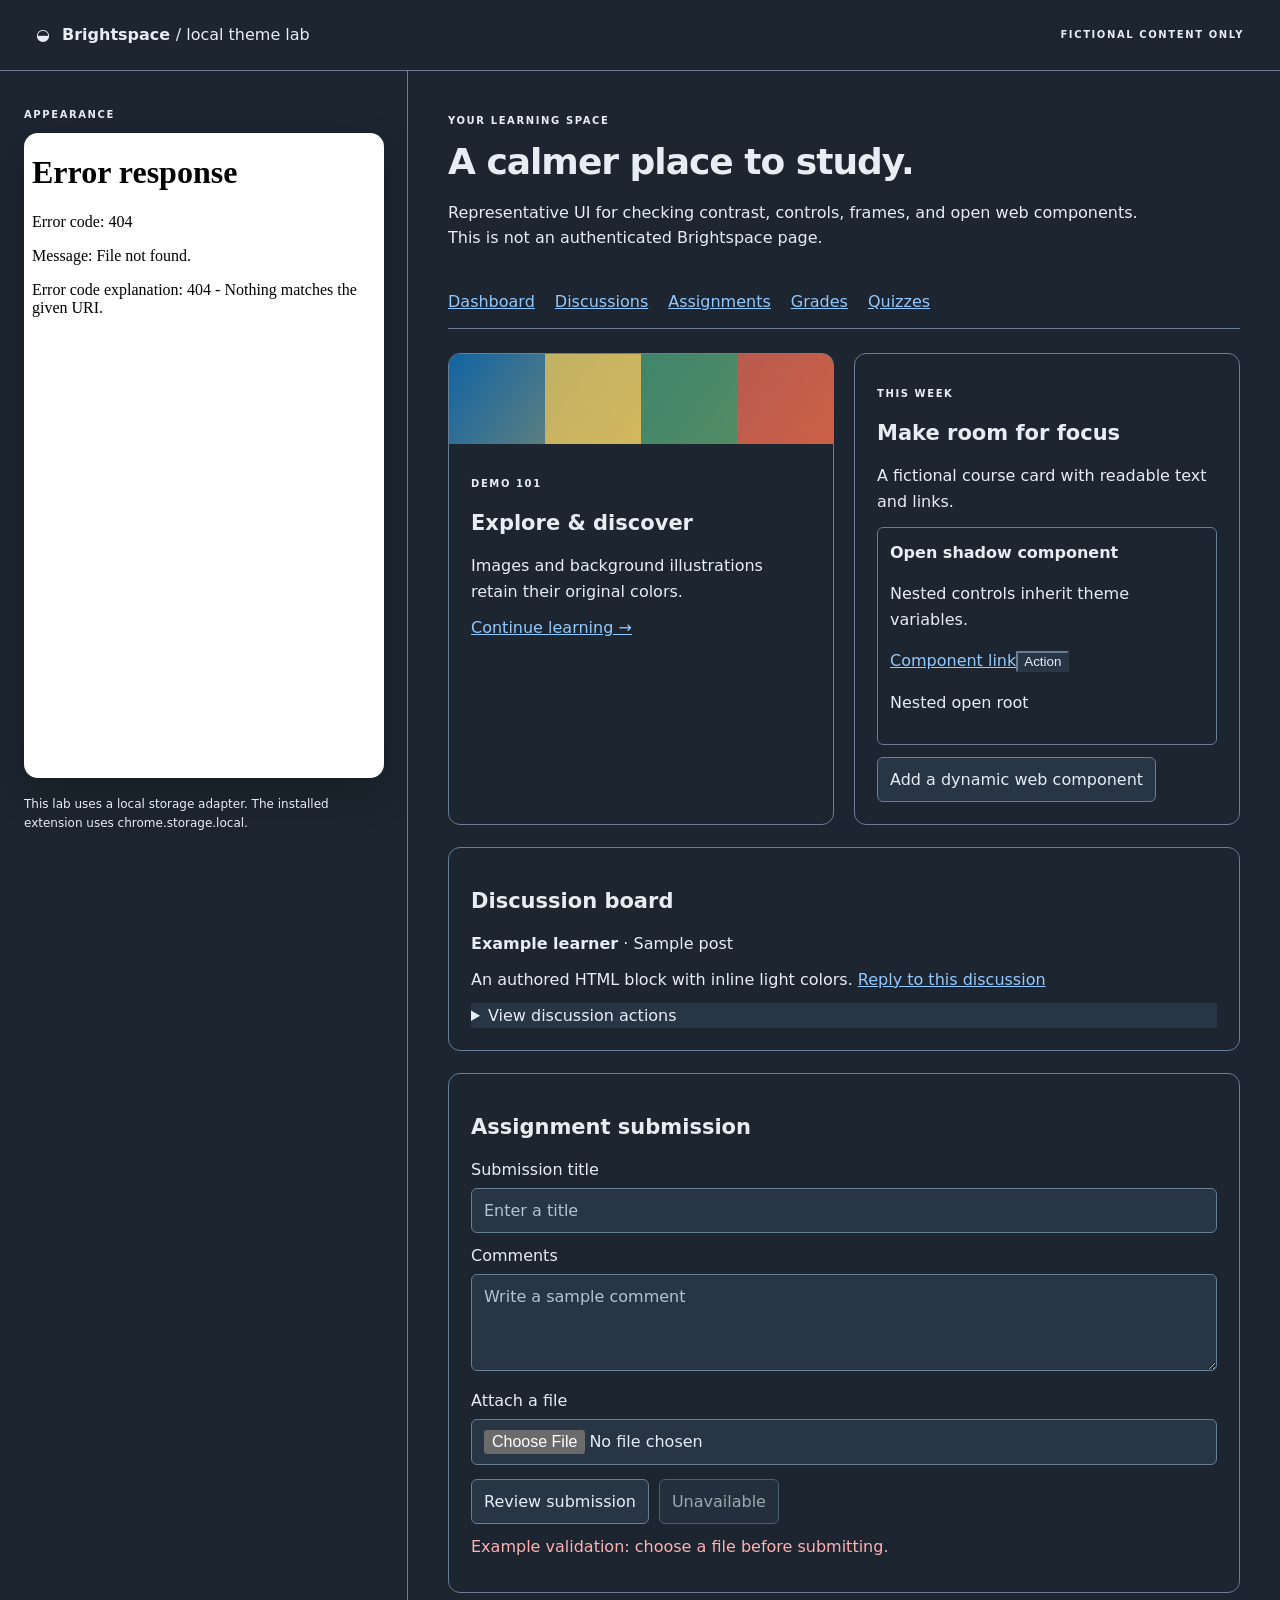
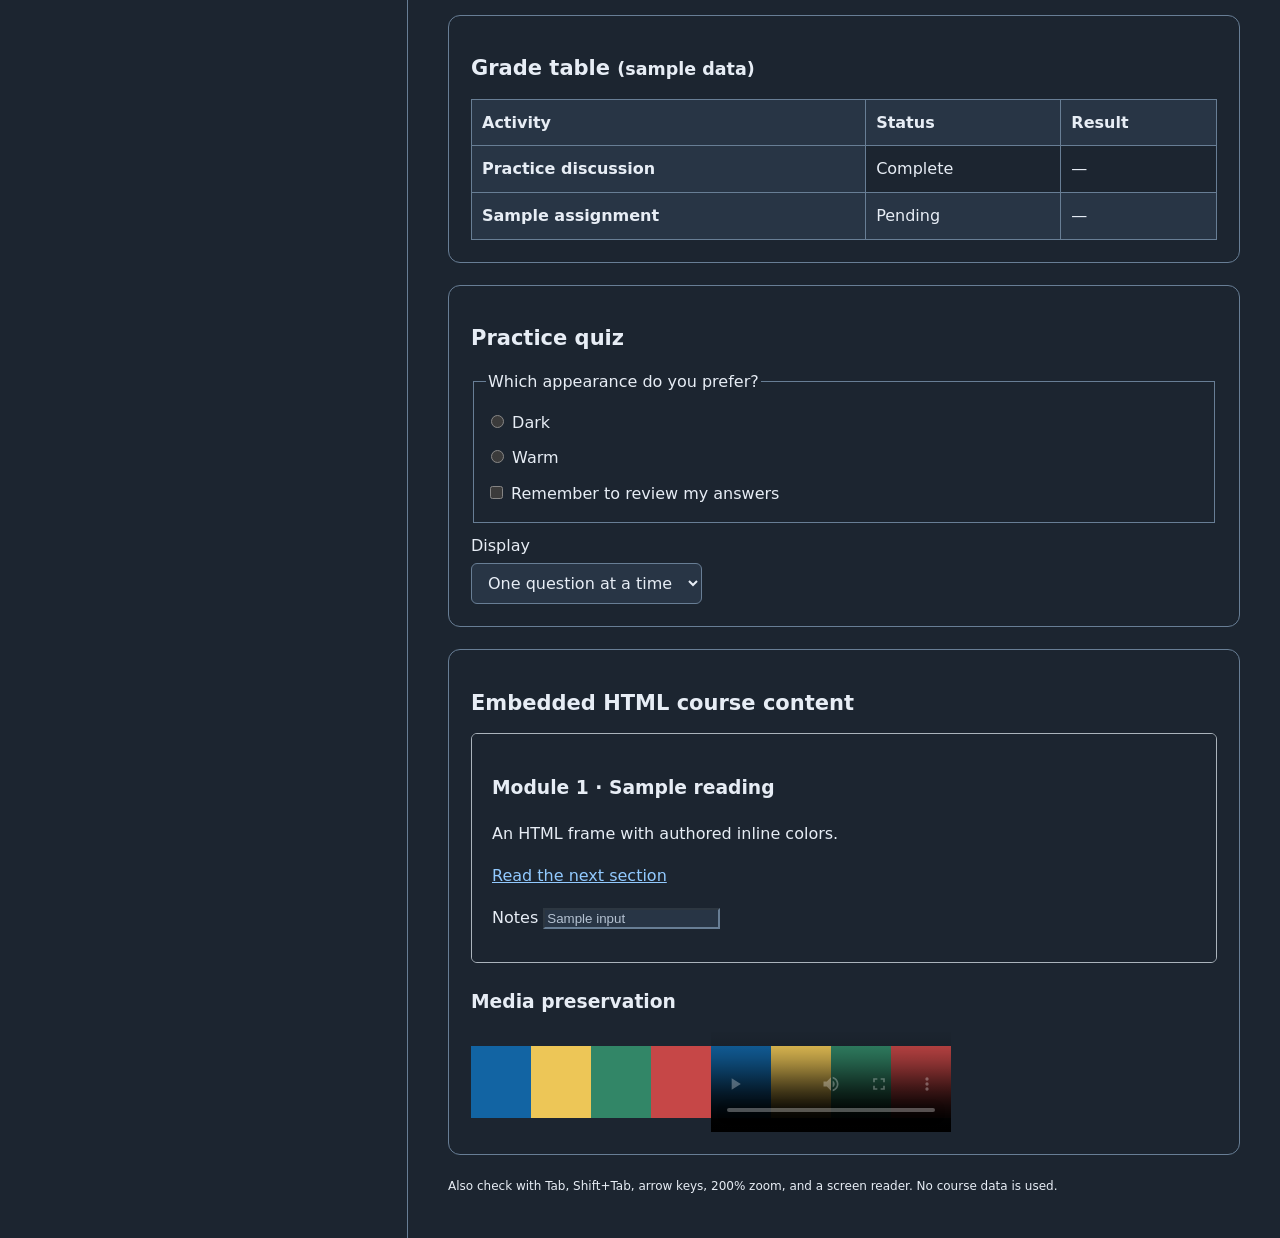
==== preview/index.html @ 577cea1e "Release Brightspace After Hours v1.2.0" ====
<!doctype html>
<html lang="en"><head><meta charset="utf-8"><meta name="viewport" content="width=device-width, initial-scale=1"><title>After Hours · Local theme lab</title>
<link rel="stylesheet" href="preview.css"><script src="storage-adapter.js" defer></script><script src="../extension/preferences.js" defer></script><script src="../extension/theme-engine.js" defer></script><script src="../extension/content.js" defer></script><script src="preview.js" defer></script></head>
<body>
<header><div class="brand">◒ <strong>Brightspace <span class="subtle">/ local theme lab</span></strong></div><span class="badge">FICTIONAL CONTENT ONLY</span></header>
<div class="layout"><aside><p class="eyebrow">APPEARANCE</p><iframe class="popup" title="Extension popup preview" src="/popup-preview"></iframe><p class="note">This lab uses a local storage adapter. The installed extension uses chrome.storage.local.</p></aside>
<main><p class="eyebrow">YOUR LEARNING SPACE</p><h1>A calmer place to study.</h1><p class="intro">Representative UI for checking contrast, controls, frames, and open web components. This is not an authenticated Brightspace page.</p>
<nav aria-label="Example course navigation"><a href="#dashboard">Dashboard</a><a href="#discussion">Discussions</a><a href="#assignment">Assignments</a><a href="#grades">Grades</a><a href="#quiz">Quizzes</a></nav>
<div class="cards" id="dashboard"><article class="d2l-widget"><div class="course-art" role="img" aria-label="Original blue, gold, green and red color bands"><b></b><b></b><b></b><b></b></div><div class="pad"><p class="eyebrow">DEMO 101</p><h2>Explore & discover</h2><p>Images and background illustrations retain their original colors.</p><a href="#content">Continue learning →</a></div></article><article class="d2l-widget pad"><p class="eyebrow">THIS WEEK</p><h2>Make room for focus</h2><p>A fictional course card with readable text and links.</p><demo-card></demo-card><button id="add">Add a dynamic web component</button><div id="dynamic"></div></article></div>
<section id="discussion"><h2>Discussion board</h2><p><strong>Example learner</strong> · Sample post</p><div style="background-color: white; color: black"><p>An authored HTML block with inline light colors. <a href="#assignment"><span>Reply to this discussion</span></a></p></div><details><summary>View discussion actions</summary><ul role="menu"><li><a href="#discussion">Subscribe to topic</a></li><li><button>Mark as read</button></li></ul></details></section>
<section id="assignment"><h2>Assignment submission</h2><form><label for="title">Submission title</label><input id="title" placeholder="Enter a title"><label for="comment">Comments</label><textarea id="comment" rows="3" placeholder="Write a sample comment"></textarea><label for="file">Attach a file</label><input type="file" id="file"><div class="row"><button type="button" id="dialog-open">Review submission</button><button type="button" disabled>Unavailable</button></div><p role="alert">Example validation: choose a file before submitting.</p></form></section>
<section id="grades"><h2>Grade table <small>(sample data)</small></h2><table><thead><tr><th scope="col">Activity</th><th scope="col">Status</th><th scope="col">Result</th></tr></thead><tbody><tr><th scope="row">Practice discussion</th><td>Complete</td><td>—</td></tr><tr><th scope="row">Sample assignment</th><td>Pending</td><td>—</td></tr></tbody></table></section>
<section id="quiz"><h2>Practice quiz</h2><fieldset><legend>Which appearance do you prefer?</legend><label><input type="radio" name="answer"> Dark</label><label><input type="radio" name="answer"> Warm</label><label><input type="checkbox"> Remember to review my answers</label></fieldset><label for="view">Display</label><select id="view"><option>One question at a time</option><option>All questions</option></select></section>
<section id="content"><h2>Embedded HTML course content</h2><iframe class="content" title="Sample same-origin HTML course content" src="frame.html"></iframe><h3>Media preservation</h3><img width="240" height="72" src="color-bars.svg" alt="Original blue, gold, green and red test bars"><video controls width="240" height="100" poster="color-bars.svg" aria-label="Video poster color preservation"></video></section>
<p class="note">Also check with Tab, Shift+Tab, arrow keys, 200% zoom, and a screen reader. No course data is used.</p>
</main></div><dialog id="review"><h2>Review submission</h2><p>This is a local sample dialog.</p><button id="dialog-close">Close</button></dialog>
</body></html>
---- preview/preview.css ----
:root { font: 16px/1.6 system-ui,sans-serif; color: #202122; background: #f6f7f8; }
* { box-sizing: border-box; } body { margin: 0; } h1,h2,h3 { line-height: 1.25; } h1 { font-size: 36px; letter-spacing: -1px; margin: 8px 0 16px; } h2 { font-size: 21px; } p { margin: 10px 0; } a { color: #006fbf; } button,input,textarea,select { font: inherit; } button { cursor: pointer; } button,input:not([type=radio]):not([type=checkbox]),textarea,select { padding: 9px 12px; border: 1px solid #abb4bc; border-radius: 6px; } button { background: #eef3f8; color: #202122; } header { display: flex; align-items: center; justify-content: space-between; padding: 22px 36px; border-bottom: 1px solid #ccd4dc; background: white; }.brand { display: flex; align-items: center; gap: 12px; }.subtle { font-weight: 400; }.badge,.eyebrow { font-size: 10px; letter-spacing: 1.6px; font-weight: 700; }.layout { display: grid; grid-template-columns: 408px minmax(0, 1fr); max-width: 1500px; margin: auto; } aside { padding: 26px 24px; border-right: 1px solid #ccd4dc; }main { padding: 32px 40px; background: transparent; min-width: 0; }.popup { width: 360px; height: 645px; border: 0; border-radius: 14px; box-shadow: 0 16px 40px #0003; }.note { font-size: 12px; max-width: 680px; }.intro { max-width: 700px; }nav { display: flex; flex-wrap: wrap; gap: 20px; padding: 14px 0; border-bottom: 1px solid #ccd4dc; margin: 24px 0; }.cards { display: grid; grid-template-columns: 1fr 1fr; gap: 20px; }.d2l-widget,section { background: #fff; border: 1px solid #ccd4dc; border-radius: 12px; overflow: hidden; }.pad,section { padding: 22px; }section { margin: 22px 0; } .course-art { display: flex; height: 90px; background-image: linear-gradient(125deg,#1264a3,#deae44); }.course-art b { flex: 1; opacity: .75; }.course-art b:nth-child(2) { background: #edc657; }.course-art b:nth-child(3) { background: #328667; }.course-art b:nth-child(4) { background: #c64747; } label { display: block; margin: 10px 0 5px; }input:not([type=radio]):not([type=checkbox]), textarea { width: 100%; }.row { display: flex; gap: 10px; margin-top: 14px; } table { border-collapse: collapse; width: 100%; text-align: left; }th,td { border: 1px solid #ccd4dc; padding: 10px; }tr:nth-child(even) td { background: #f1f5fb; }fieldset { border: 1px solid #abb4bc; }.content { width: 100%; height: 230px; border: 1px solid #abb4bc; border-radius: 6px; } dialog { border: 1px solid #abb4bc; border-radius: 12px; padding: 24px; }dialog::backdrop { background: #0009; }video,img { vertical-align: middle; } @media(max-width:1000px) { .layout { grid-template-columns: 1fr; }aside { border-right: 0; }main { padding: 24px; }.cards { grid-template-columns: 1fr; } }
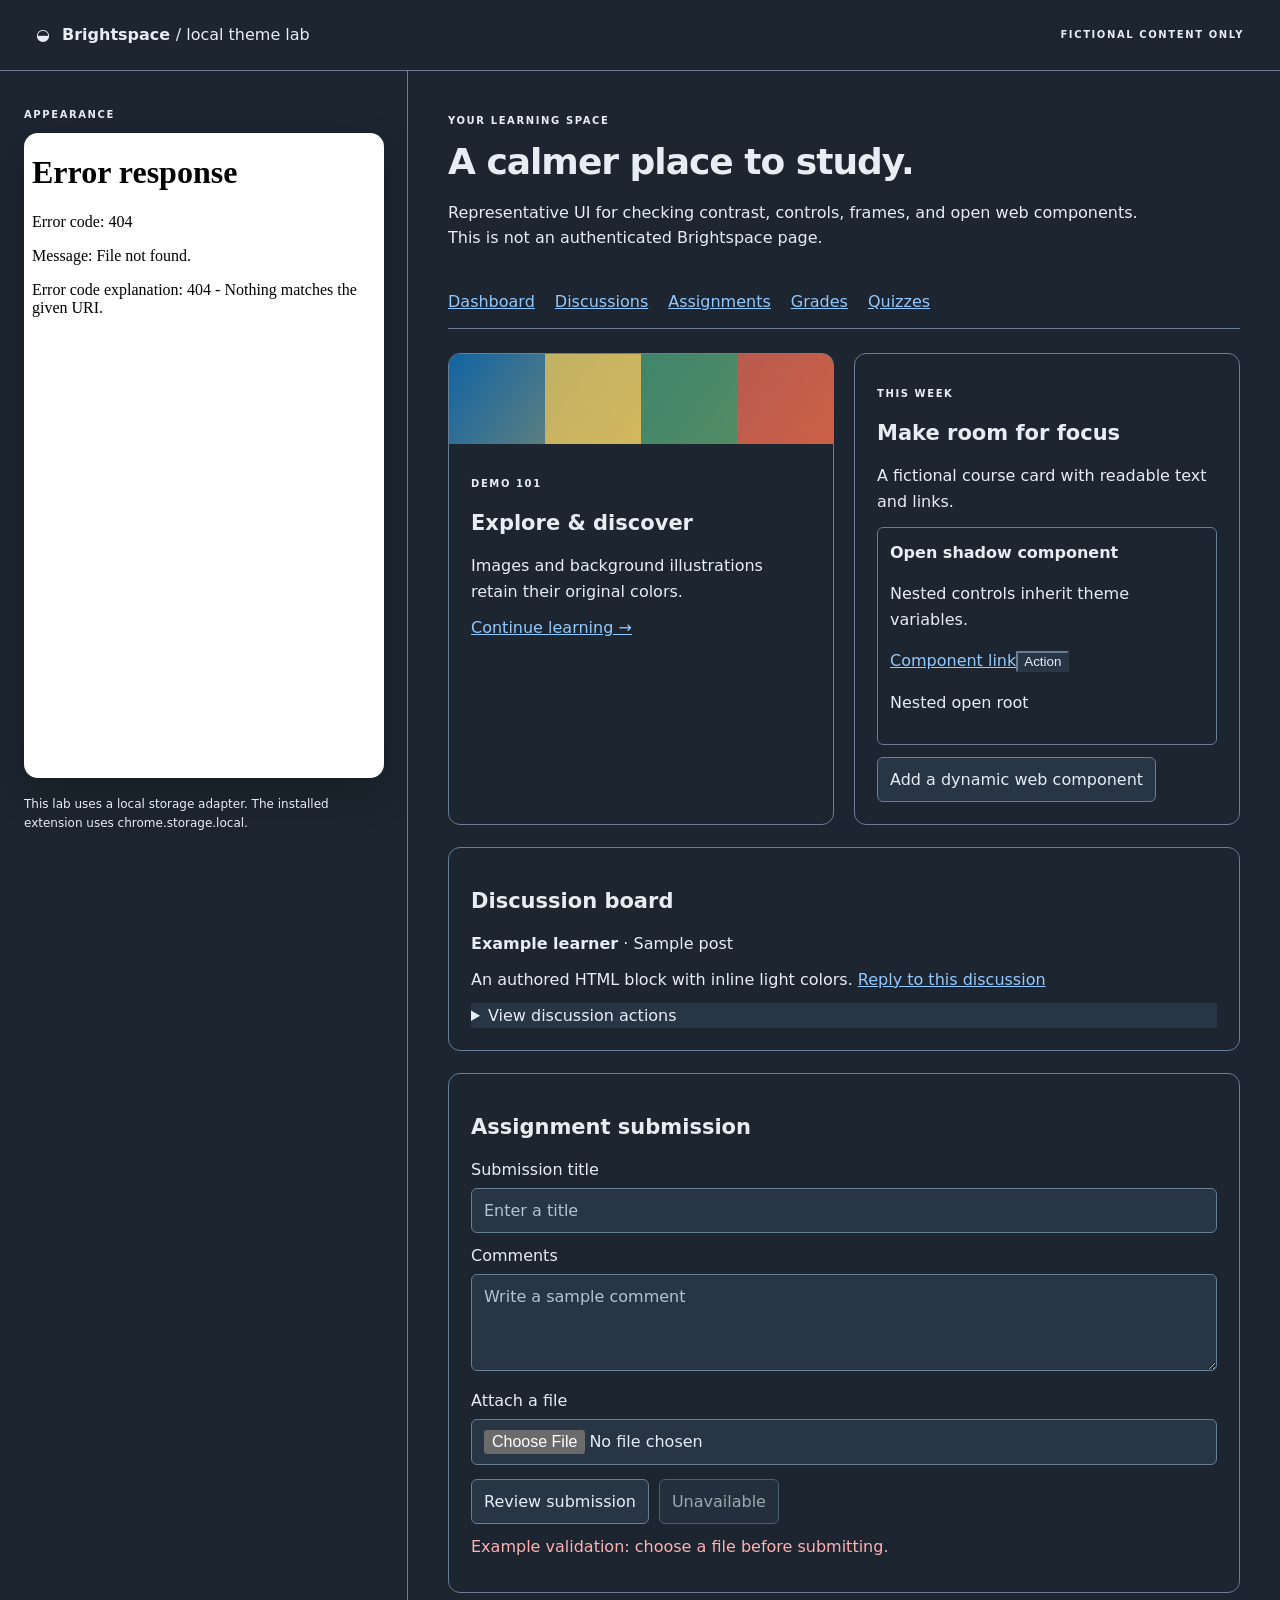
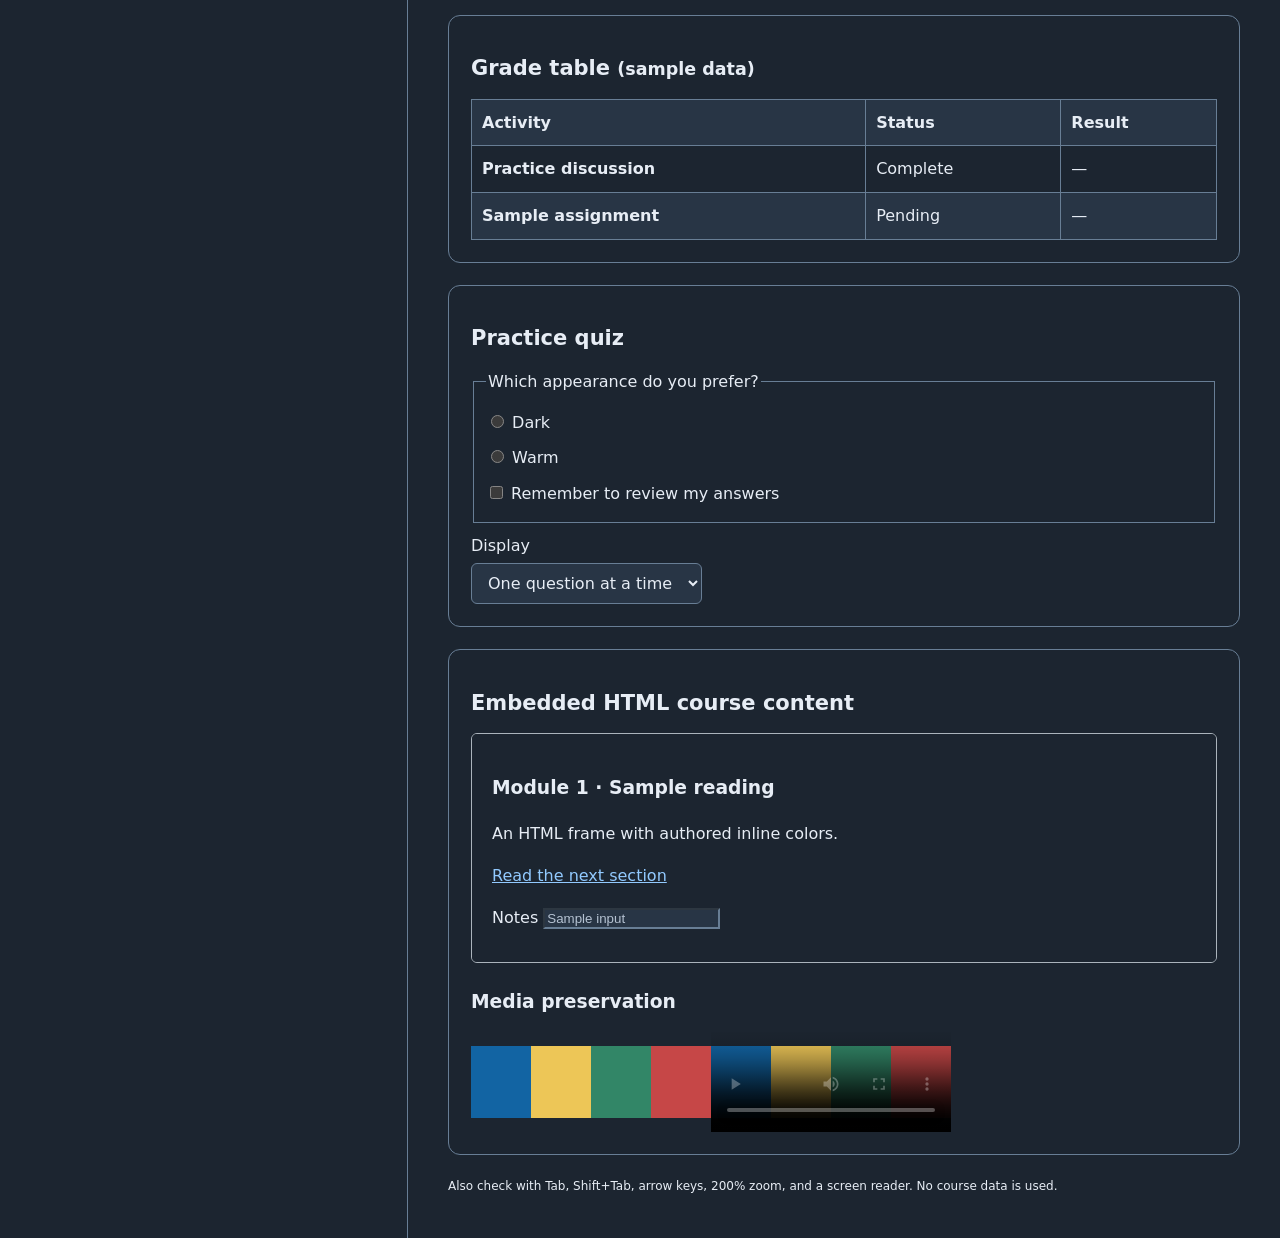
==== commit 622a67b8: "Add Liquid Glass themes, polished navigation and release update notices" ====
--- a/preview/index.html
+++ b/preview/index.html
@@ -1,6 +1,6 @@
 <!doctype html>
 <html lang="en"><head><meta charset="utf-8"><meta name="viewport" content="width=device-width, initial-scale=1"><title>After Hours · Local theme lab</title>
-<link rel="stylesheet" href="preview.css"><script src="storage-adapter.js" defer></script><script src="../extension/preferences.js" defer></script><script src="../extension/theme-engine.js" defer></script><script src="../extension/content.js" defer></script><script src="preview.js" defer></script></head>
+<link rel="stylesheet" href="preview.css"><script src="storage-adapter.js" defer></script><script src="../extension/shadow-lifecycle.js" defer></script><script src="../extension/preferences.js" defer></script><script src="../extension/theme-engine.js" defer></script><script src="../extension/content.js" defer></script><script src="preview.js" defer></script></head>
 <body>
 <header><div class="brand">◒ <strong>Brightspace <span class="subtle">/ local theme lab</span></strong></div><span class="badge">FICTIONAL CONTENT ONLY</span></header>
 <div class="layout"><aside><p class="eyebrow">APPEARANCE</p><iframe class="popup" title="Extension popup preview" src="/popup-preview"></iframe><p class="note">This lab uses a local storage adapter. The installed extension uses chrome.storage.local.</p></aside>
